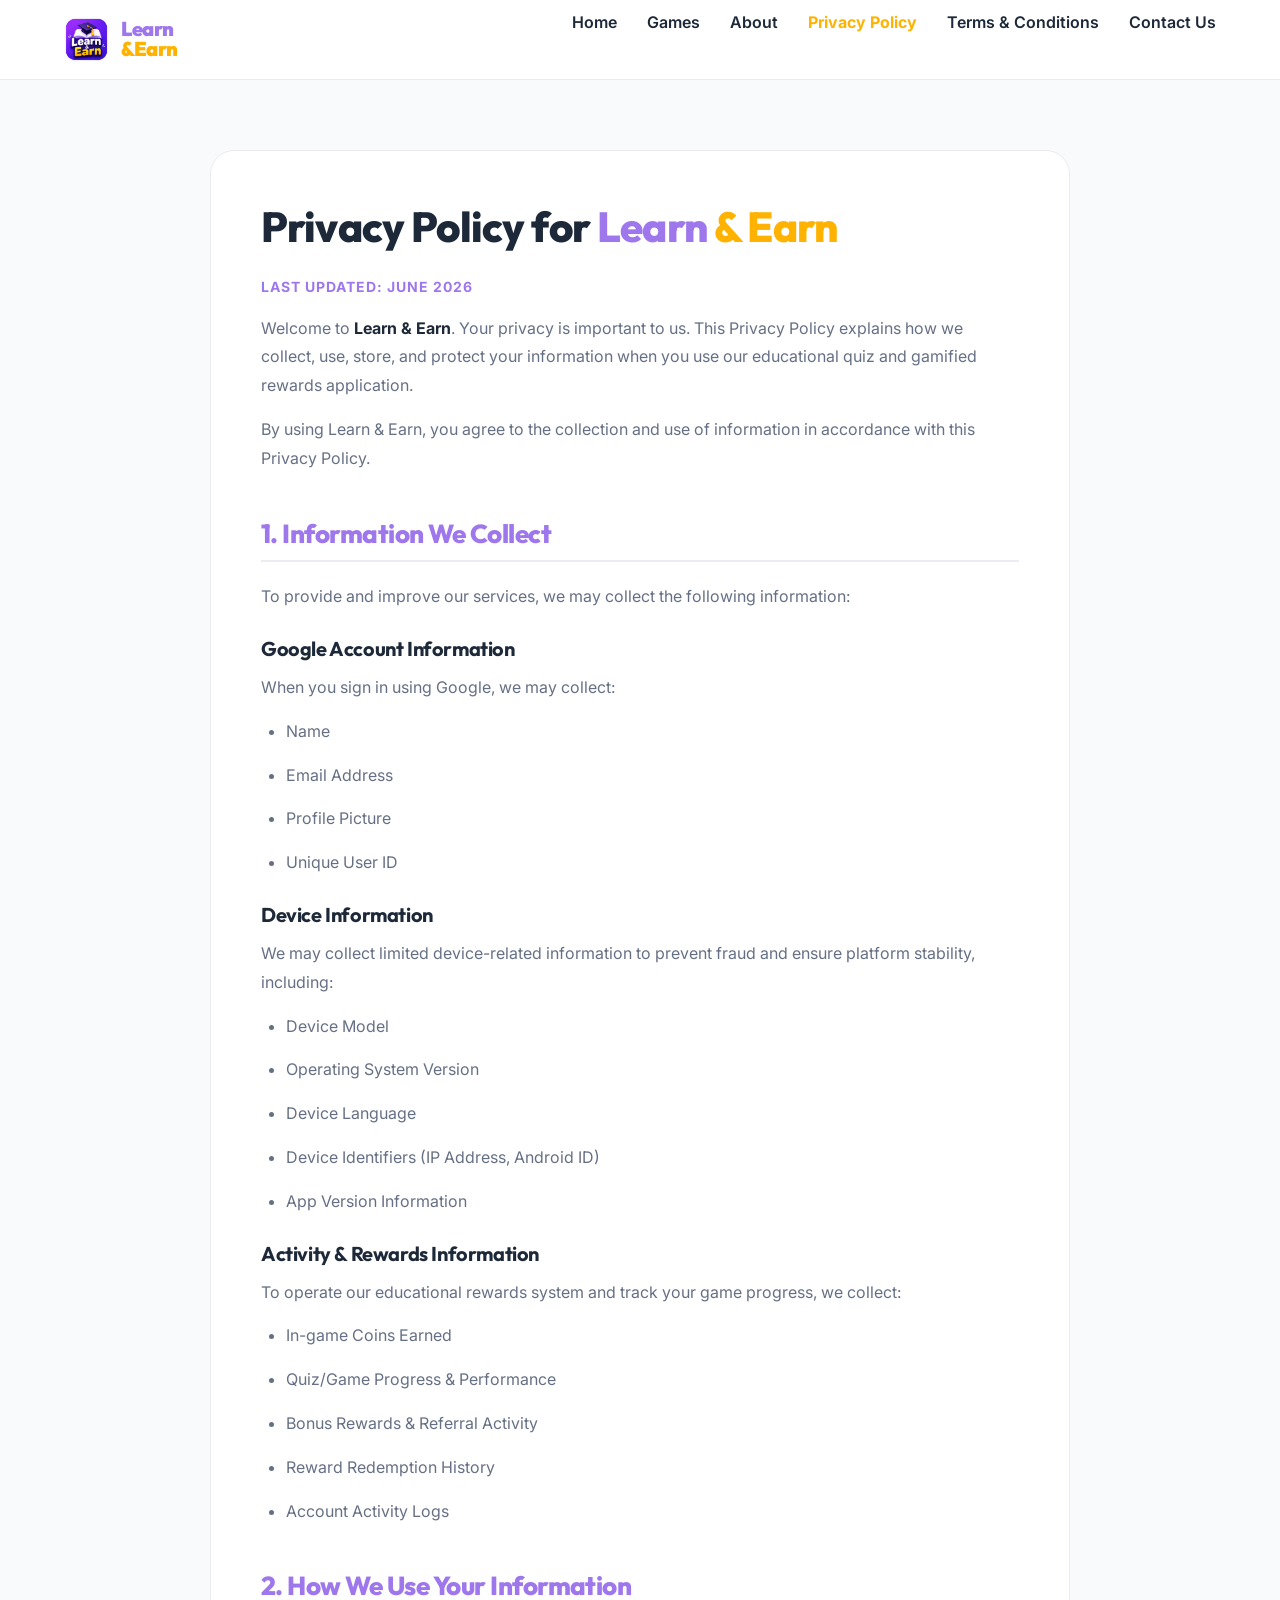
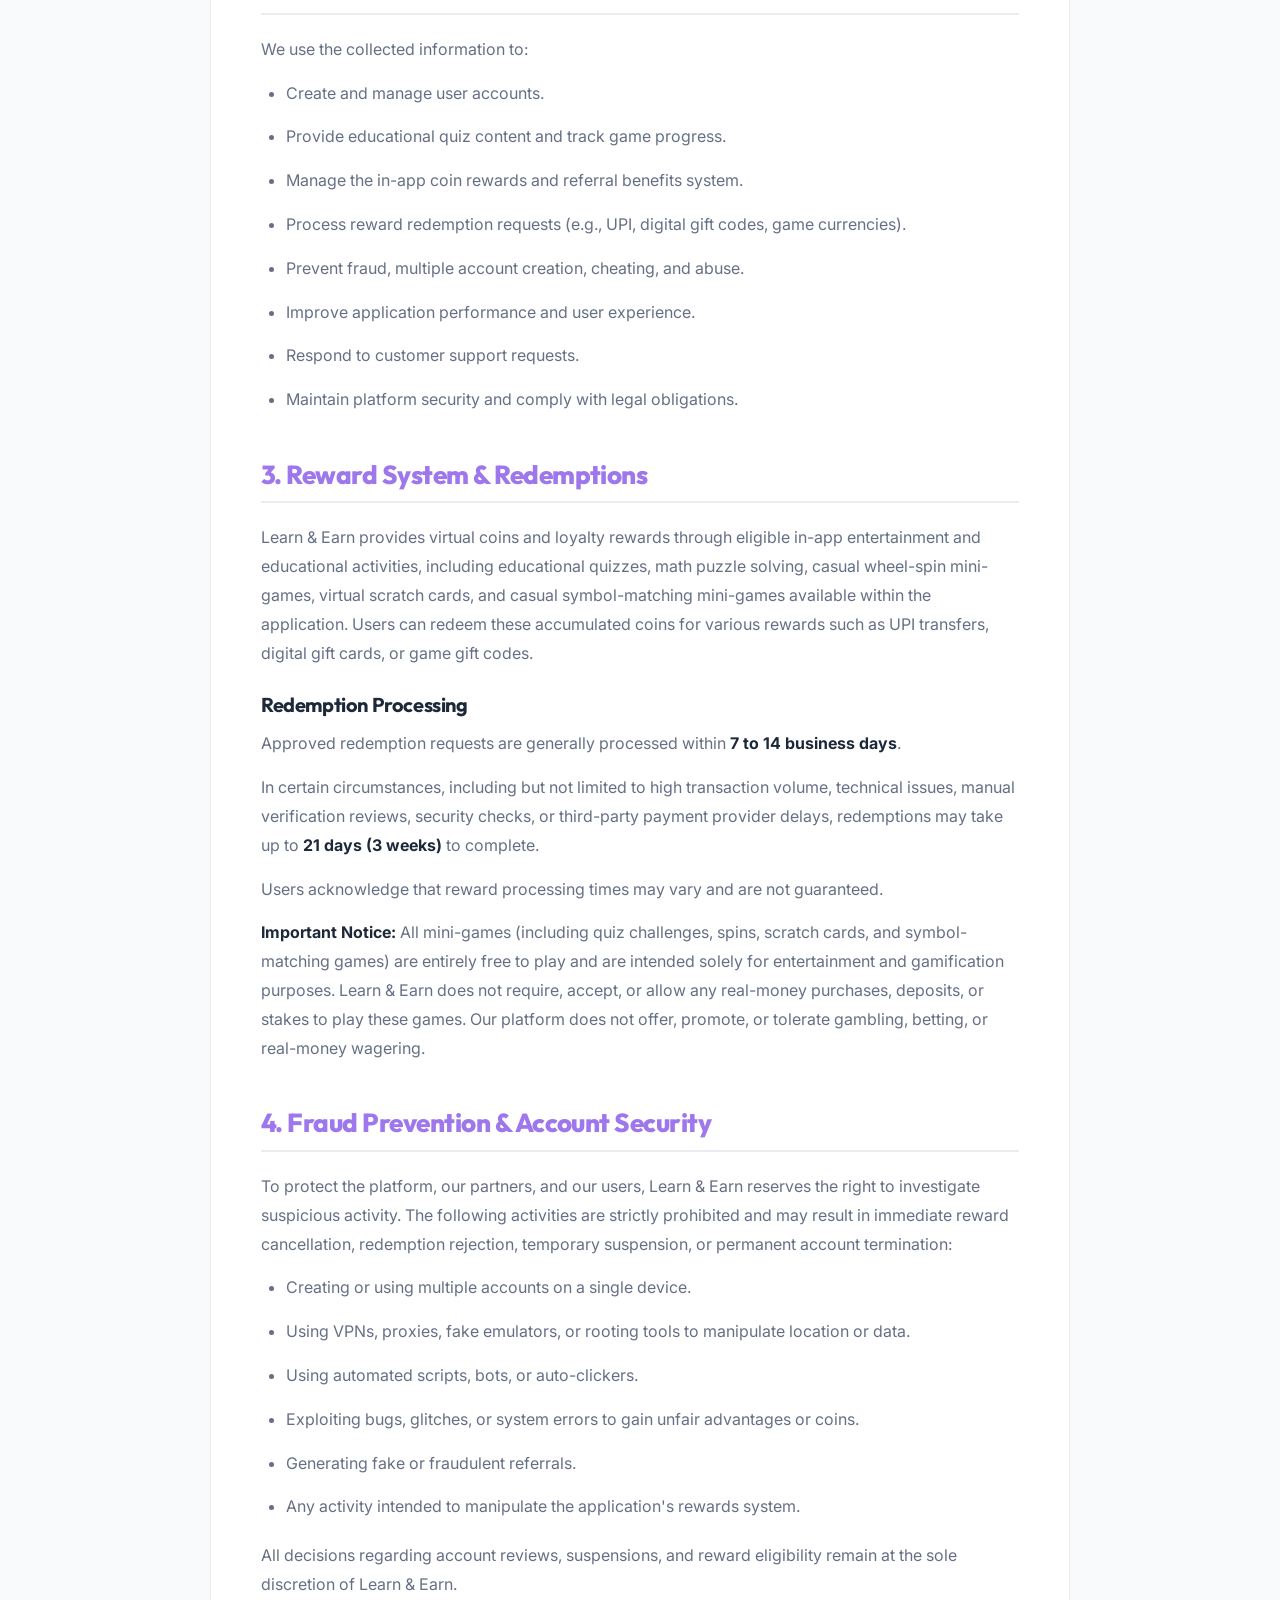
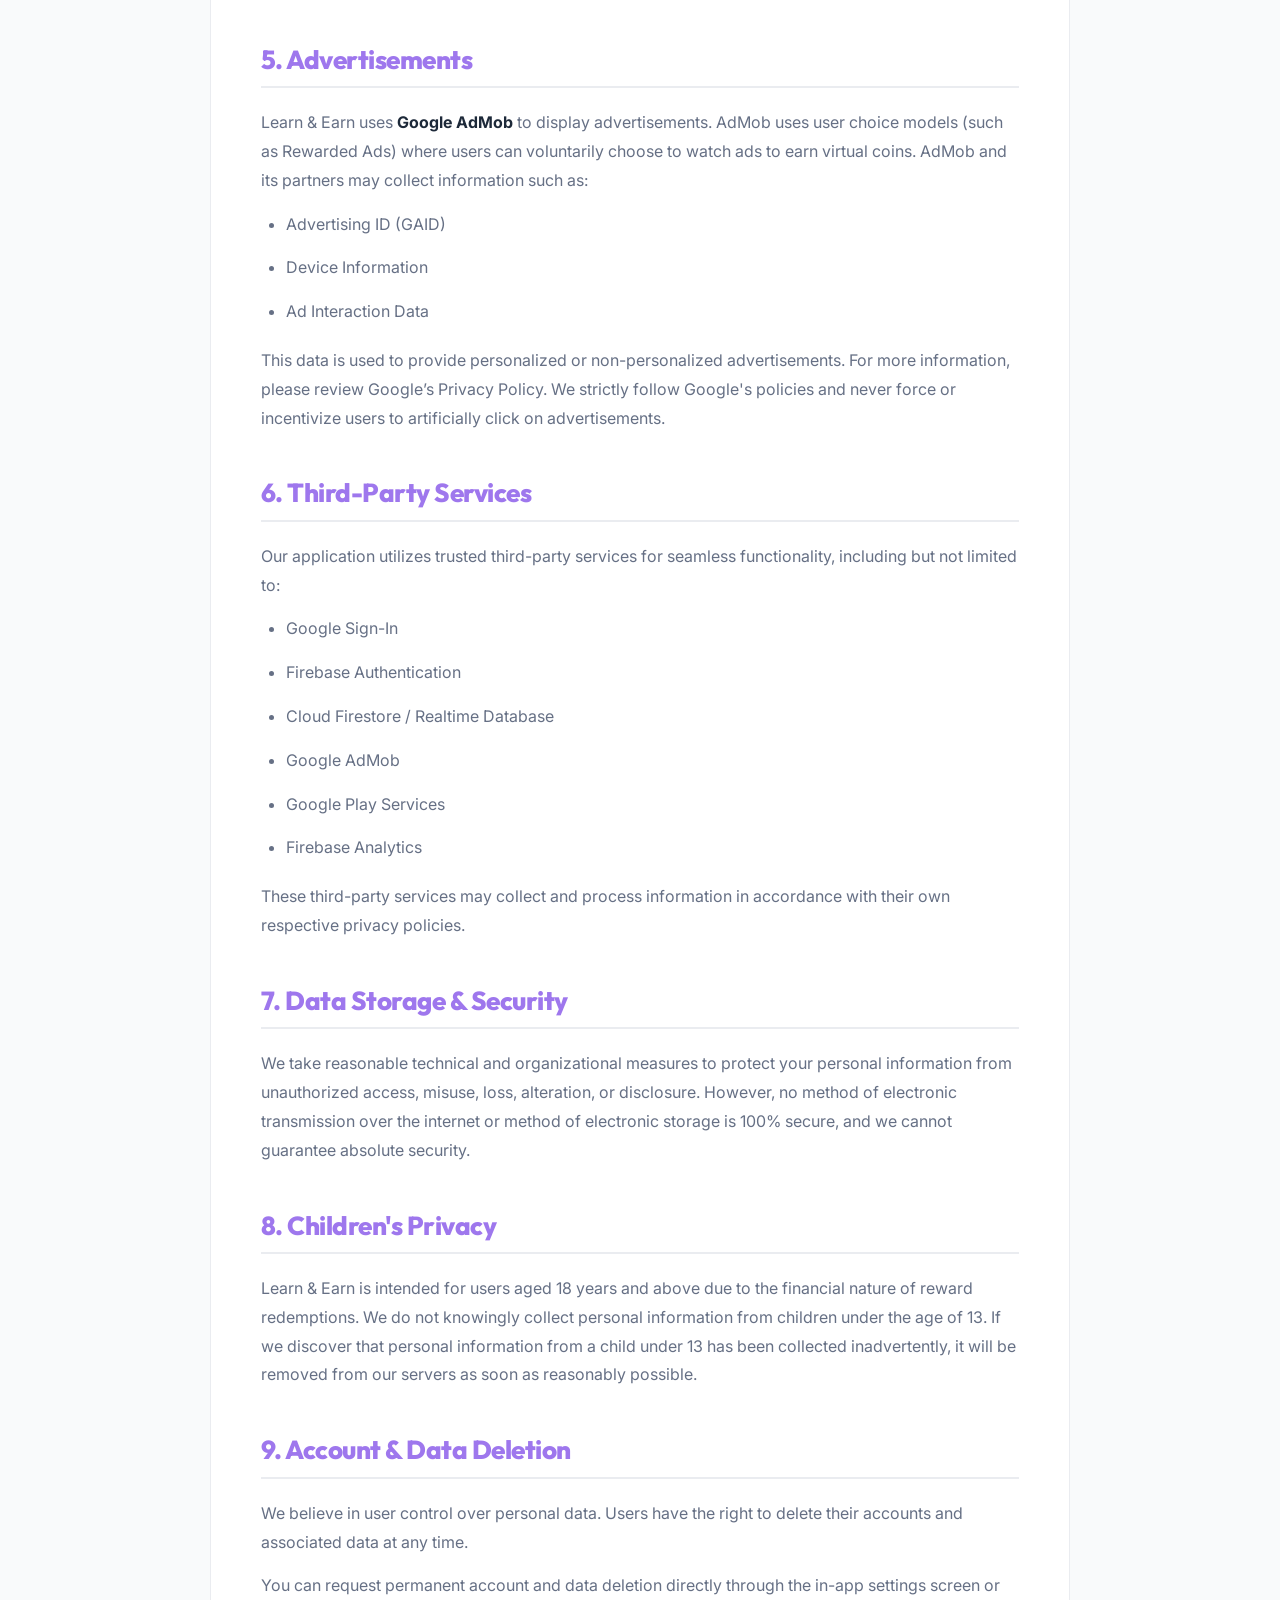
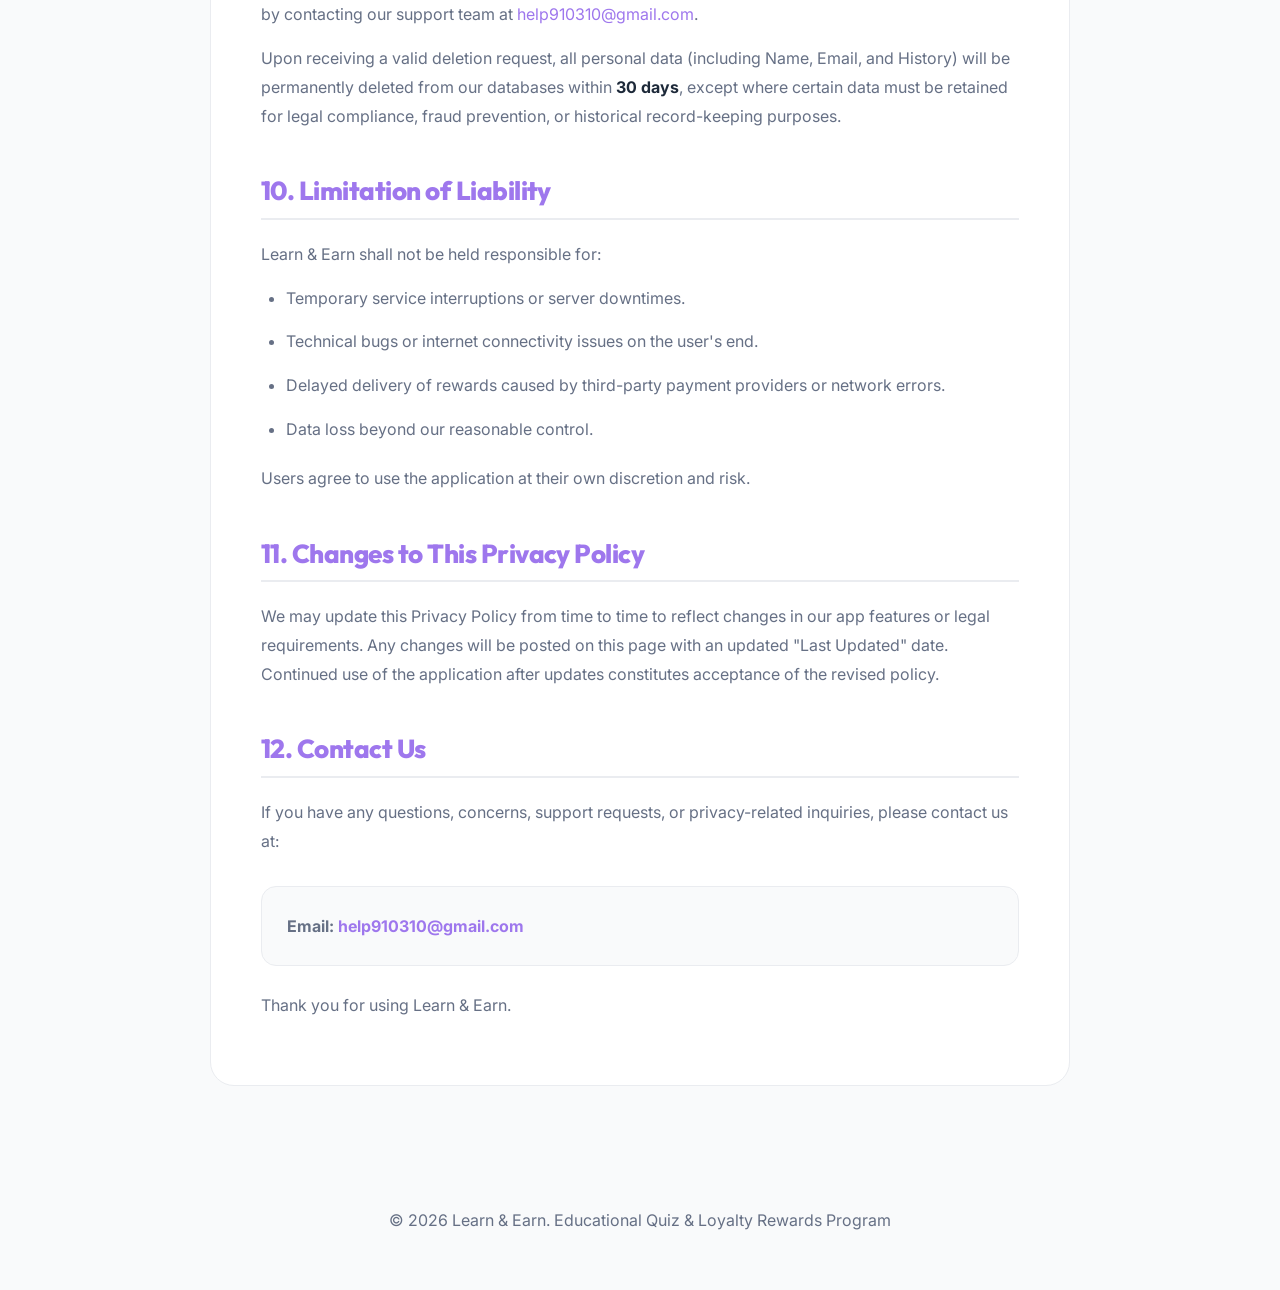
==== privacy.html @ 7f32da3c "Add files via upload" ====
<!DOCTYPE html>
<html lang="en">
<head>
    <meta charset="UTF-8">
    <meta name="viewport" content="width=device-width, initial-scale=1.0">
    <title>Privacy Policy - Learn & Earn</title>
    <link rel="preconnect" href="https://fonts.googleapis.com">
    <link rel="preconnect" href="https://fonts.gstatic.com" crossorigin>
    <link href="https://fonts.googleapis.com/css2?family=Inter:wght@400;600&family=Outfit:wght@700;900&display=swap" rel="stylesheet">
    <link rel="stylesheet" href="style.css">
    <style>
        body { line-height: 1.8; }
        .policy-container { padding: 150px 20px 80px; max-width: 900px; margin: 0 auto; }
        .policy-card { background: var(--bg-card); border: 1px solid var(--card-border); border-radius: 24px; padding: 50px; box-shadow: var(--shadow); }
        h1 { font-size: 42px; margin-bottom: 20px; color: var(--text-main); }
        h2 { color: var(--primary); margin-top: 45px; margin-bottom: 20px; font-size: 26px; border-bottom: 2px solid var(--card-border); padding-bottom: 10px; }
        h3 { margin-top: 25px; margin-bottom: 12px; font-size: 20px; color: var(--text-main); font-weight: 700; }
        p, li { color: var(--text-muted); font-size: 16px; margin-bottom: 15px; }
        ul { margin-left: 25px; margin-bottom: 20px; list-style-type: disc; }
        strong { color: var(--text-main); }
        .contact-box { background: var(--bg-page); padding: 25px; border-radius: 15px; border: 1px solid var(--card-border); margin-top: 30px; }
        .last-updated { color: var(--primary); font-weight: 700; text-transform: uppercase; letter-spacing: 1px; font-size: 14px; margin-bottom: 15px; display: block; }
    </style>
</head>
<body data-theme="light">
    <nav id="navbar">
        <div class="container">
            <div class="logo">
                <img src="assets/logo.png" alt="Learn & Earn Logo" class="nav-logo">
                <span class="logo-text"><span class="purple">Learn</span><span class="amber">&Earn</span></span>
            </div>
            <div class="menu-toggle" id="menu-toggle">
                <span></span>
                <span></span>
                <span></span>
            </div>
            <div class="nav-container">
                <ul class="nav-links">
                    <li><a href="index.html#hero">Home</a></li>
                    <li><a href="index.html#features">Games</a></li>
                    <li><a href="index.html#about">About</a></li>
                    <li><a href="privacy.html" class="active">Privacy Policy</a></li>
                    <li><a href="terms.html">Terms & Conditions</a></li>
                    <li><a href="index.html#contact">Contact Us</a></li>
                </ul>
            </div>
        </div>
    </nav>

    <div class="policy-container">
        <div class="policy-card">
            <h1>Privacy Policy for <span class="purple">Learn</span> <span class="amber">& Earn</span></h1>
            <span class="last-updated">Last Updated: June 2026</span>
            
            <p>Welcome to <strong>Learn & Earn</strong>. Your privacy is important to us. This Privacy Policy explains how we collect, use, store, and protect your information when you use our educational quiz and gamified rewards application.</p>
            <p>By using Learn & Earn, you agree to the collection and use of information in accordance with this Privacy Policy.</p>

            <h2>1. Information We Collect</h2>
            <p>To provide and improve our services, we may collect the following information:</p>
            
            <h3>Google Account Information</h3>
            <p>When you sign in using Google, we may collect:</p>
            <ul>
                <li>Name</li>
                <li>Email Address</li>
                <li>Profile Picture</li>
                <li>Unique User ID</li>
            </ul>

            <h3>Device Information</h3>
            <p>We may collect limited device-related information to prevent fraud and ensure platform stability, including:</p>
            <ul>
                <li>Device Model</li>
                <li>Operating System Version</li>
                <li>Device Language</li>
                <li>Device Identifiers (IP Address, Android ID)</li>
                <li>App Version Information</li>
            </ul>

            <h3>Activity & Rewards Information</h3>
            <p>To operate our educational rewards system and track your game progress, we collect:</p>
            <ul>
                <li>In-game Coins Earned</li>
                <li>Quiz/Game Progress & Performance</li>
                <li>Bonus Rewards & Referral Activity</li>
                <li>Reward Redemption History</li>
                <li>Account Activity Logs</li>
            </ul>

            <h2>2. How We Use Your Information</h2>
            <p>We use the collected information to:</p>
            <ul>
                <li>Create and manage user accounts.</li>
                <li>Provide educational quiz content and track game progress.</li>
                <li>Manage the in-app coin rewards and referral benefits system.</li>
                <li>Process reward redemption requests (e.g., UPI, digital gift codes, game currencies).</li>
                <li>Prevent fraud, multiple account creation, cheating, and abuse.</li>
                <li>Improve application performance and user experience.</li>
                <li>Respond to customer support requests.</li>
                <li>Maintain platform security and comply with legal obligations.</li>
            </ul>

            <h2>3. Reward System & Redemptions</h2>
            <p>Learn & Earn provides virtual coins and loyalty rewards through eligible in-app entertainment and educational activities, including educational quizzes, math puzzle solving, casual wheel-spin mini-games, virtual scratch cards, and casual symbol-matching mini-games available within the application. Users can redeem these accumulated coins for various rewards such as UPI transfers, digital gift cards, or game gift codes.</p>
            
            <h3>Redemption Processing</h3>
            <p>Approved redemption requests are generally processed within <strong>7 to 14 business days</strong>.</p>
            <p>In certain circumstances, including but not limited to high transaction volume, technical issues, manual verification reviews, security checks, or third-party payment provider delays, redemptions may take up to <strong>21 days (3 weeks)</strong> to complete.</p>
            <p>Users acknowledge that reward processing times may vary and are not guaranteed.</p>
            <p><strong>Important Notice:</strong> All mini-games (including quiz challenges, spins, scratch cards, and symbol-matching games) are entirely free to play and are intended solely for entertainment and gamification purposes. Learn & Earn does not require, accept, or allow any real-money purchases, deposits, or stakes to play these games. Our platform does not offer, promote, or tolerate gambling, betting, or real-money wagering.</p>

            <h2>4. Fraud Prevention & Account Security</h2>
            <p>To protect the platform, our partners, and our users, Learn & Earn reserves the right to investigate suspicious activity. The following activities are strictly prohibited and may result in immediate reward cancellation, redemption rejection, temporary suspension, or permanent account termination:</p>
            <ul>
                <li>Creating or using multiple accounts on a single device.</li>
                <li>Using VPNs, proxies, fake emulators, or rooting tools to manipulate location or data.</li>
                <li>Using automated scripts, bots, or auto-clickers.</li>
                <li>Exploiting bugs, glitches, or system errors to gain unfair advantages or coins.</li>
                <li>Generating fake or fraudulent referrals.</li>
                <li>Any activity intended to manipulate the application's rewards system.</li>
            </ul>
            <p>All decisions regarding account reviews, suspensions, and reward eligibility remain at the sole discretion of Learn & Earn.</p>

            <h2>5. Advertisements</h2>
            <p>Learn & Earn uses <strong>Google AdMob</strong> to display advertisements. AdMob uses user choice models (such as Rewarded Ads) where users can voluntarily choose to watch ads to earn virtual coins. AdMob and its partners may collect information such as:</p>
            <ul>
                <li>Advertising ID (GAID)</li>
                <li>Device Information</li>
                <li>Ad Interaction Data</li>
            </ul>
            <p>This data is used to provide personalized or non-personalized advertisements. For more information, please review Google’s Privacy Policy. We strictly follow Google's policies and never force or incentivize users to artificially click on advertisements.</p>

            <h2>6. Third-Party Services</h2>
            <p>Our application utilizes trusted third-party services for seamless functionality, including but not limited to:</p>
            <ul>
                <li>Google Sign-In</li>
                <li>Firebase Authentication</li>
                <li>Cloud Firestore / Realtime Database</li>
                <li>Google AdMob</li>
                <li>Google Play Services</li>
                <li>Firebase Analytics</li>
            </ul>
            <p>These third-party services may collect and process information in accordance with their own respective privacy policies.</p>

            <h2>7. Data Storage & Security</h2>
            <p>We take reasonable technical and organizational measures to protect your personal information from unauthorized access, misuse, loss, alteration, or disclosure. However, no method of electronic transmission over the internet or method of electronic storage is 100% secure, and we cannot guarantee absolute security.</p>

            <h2>8. Children's Privacy</h2>
            <p>Learn & Earn is intended for users aged 18 years and above due to the financial nature of reward redemptions. We do not knowingly collect personal information from children under the age of 13. If we discover that personal information from a child under 13 has been collected inadvertently, it will be removed from our servers as soon as reasonably possible.</p>

            <h2>9. Account & Data Deletion</h2>
            <p>We believe in user control over personal data. Users have the right to delete their accounts and associated data at any time.</p>
            <p>You can request permanent account and data deletion directly through the in-app settings screen or by contacting our support team at <a href="mailto:help910310@gmail.com" style="color: var(--primary); text-decoration: none;">help910310@gmail.com</a>.</p>
            <p>Upon receiving a valid deletion request, all personal data (including Name, Email, and History) will be permanently deleted from our databases within <strong>30 days</strong>, except where certain data must be retained for legal compliance, fraud prevention, or historical record-keeping purposes.</p>

            <h2>10. Limitation of Liability</h2>
            <p>Learn & Earn shall not be held responsible for:</p>
            <ul>
                <li>Temporary service interruptions or server downtimes.</li>
                <li>Technical bugs or internet connectivity issues on the user's end.</li>
                <li>Delayed delivery of rewards caused by third-party payment providers or network errors.</li>
                <li>Data loss beyond our reasonable control.</li>
            </ul>
            <p>Users agree to use the application at their own discretion and risk.</p>

            <h2>11. Changes to This Privacy Policy</h2>
            <p>We may update this Privacy Policy from time to time to reflect changes in our app features or legal requirements. Any changes will be posted on this page with an updated "Last Updated" date. Continued use of the application after updates constitutes acceptance of the revised policy.</p>

            <h2>12. Contact Us</h2>
            <p>If you have any questions, concerns, support requests, or privacy-related inquiries, please contact us at:</p>
            <div class="contact-box">
                <p style="margin-bottom: 0; font-weight: 700;">Email: <a href="mailto:help910310@gmail.com" style="color: var(--primary); text-decoration: none;">help910310@gmail.com</a></p>
            </div>
            <p style="margin-top: 25px;">Thank you for using Learn & Earn.</p>
        </div>
    </div>

    <footer style="background: var(--dark); padding: 40px 0; color: white; text-align: center;">
        <p>&copy; 2026 Learn & Earn. Educational Quiz & Loyalty Rewards Program</p>
    </footer>
</body>
</html>
---- style.css ----
/* Modern CSS Design System */
:root {
    --primary: #9E77ED;
    --primary-dark: #7F56D9;
    --accent: #FFB300;
    --success: #22C55E;
    --info: #3B82F6;
    --danger: #F04438;
    
    /* Light Theme (Default) */
    --bg-page: #F9FAFB;
    --bg-card: #FFFFFF;
    --bg-navbar: rgba(255, 255, 255, 0.95);
    --text-main: #1D2939;
    --text-muted: #667085;
    --card-border: #EAECF0;
    
    --gradient-purple: linear-gradient(135deg, #9E77ED, #7F56D9);
    --transition: all 0.3s cubic-bezier(0.4, 0, 0.2, 1);
}

[data-theme="dark"] {
    --bg-page: #0F172A;
    --bg-card: #1E293B;
    --bg-navbar: rgba(15, 23, 42, 0.95);
    --text-main: #F8FAFC;
    --text-muted: #94A3B8;
    --card-border: #334155;
}

* { margin: 0; padding: 0; box-sizing: border-box; }
html { scroll-behavior: smooth; }
body { 
    font-family: 'Inter', sans-serif; 
    background-color: var(--bg-page); 
    color: var(--text-main); 
    line-height: 1.7; 
    overflow-x: hidden; 
    -webkit-font-smoothing: antialiased;
    -moz-osx-font-smoothing: grayscale;
}
h1, h2, h3, h4, .logo-text { 
    font-family: 'Outfit', sans-serif; 
    font-weight: 800;
    letter-spacing: -0.02em;
    line-height: 1.25;
}
.container { max-width: 1200px; margin: 0 auto; padding: 0 24px; }

.gradient-text {
    background: var(--gradient-purple);
    -webkit-background-clip: text;
    background-clip: text;
    -webkit-text-fill-color: transparent;
}

/* Navbar */
#navbar {
    height: 80px;
    display: flex;
    align-items: center;
    position: fixed;
    top: 0;
    width: 100%;
    z-index: 1000;
    background: var(--bg-navbar);
    backdrop-filter: blur(10px);
    border-bottom: 1px solid var(--card-border);
}

#navbar .container { display: flex; justify-content: space-between; align-items: center; width: 100%; }
.logo { display: flex; align-items: center; gap: 12px; }
.nav-logo { height: 45px; width: auto; border-radius: 10px; }
.logo-text { font-size: 20px; font-weight: 900; line-height: 1; display: flex; flex-direction: column; color: var(--text-main); }
.logo-text .purple { color: var(--primary); }
.logo-text .amber { color: var(--accent); }

.purple { color: var(--primary) !important; }
.amber { color: var(--accent) !important; }
.nav-links { display: flex; list-style: none; align-items: center; gap: 30px; }
.nav-links a { text-decoration: none; color: var(--text-main); font-weight: 600; transition: var(--transition); }
.nav-links a:hover { color: var(--primary); }
.nav-links a.active { color: var(--accent) !important; font-weight: 700; }
.btn-primary { background: var(--primary); padding: 12px 24px !important; border-radius: 12px; color: white !important; }

/* Hero Section */
#hero {
    padding-top: 150px;
    padding-bottom: 80px;
    background: radial-gradient(circle at top right, rgba(158, 119, 237, 0.1), transparent);
    overflow: hidden;
}

.hero-content { display: grid; grid-template-columns: 1.2fr 0.8fr; align-items: center; gap: 50px; }
.hero-text h1 { font-size: 64px; font-weight: 900; line-height: 1.1; margin-bottom: 25px; color: var(--dark); }
.hero-text p { font-size: 18px; color: var(--text-muted); max-width: 550px; margin-bottom: 40px; }

.btn-main {
    text-decoration: none;
    background: var(--primary);
    color: white;
    padding: 18px 32px;
    border-radius: 20px;
    font-weight: 800;
    display: inline-flex;
    align-items: center;
    gap: 12px;
    box-shadow: 0 10px 20px rgba(158, 119, 237, 0.25);
    transition: var(--transition);
}

.btn-main:hover { transform: translateY(-5px); box-shadow: 0 15px 30px rgba(158, 119, 237, 0.35); }

/* App UI Cards Style */
#features { padding: 100px 0; }
.section-title { font-size: 42px; font-weight: 900; text-align: center; margin-bottom: 60px; color: var(--dark); }
.features-grid { display: grid; grid-template-columns: repeat(auto-fit, minmax(300px, 1fr)); gap: 30px; }

.app-card {
    background: var(--bg-card);
    padding: 30px;
    border-radius: 25px;
    border: 2px solid var(--card-border);
    display: flex;
    align-items: center;
    gap: 20px;
    transition: var(--transition);
}

.app-card:hover { border-color: var(--primary); transform: scale(1.02); }

.app-card-icon {
    width: 70px;
    height: 70px;
    border-radius: 20px;
    display: flex;
    align-items: center;
    justify-content: center;
    font-size: 30px;
}

.icon-gk { background: #E8F5E9; color: var(--success); }
.icon-science { background: #FFF8E1; color: var(--accent); }
.icon-math { background: #EEF2FF; color: var(--primary); }
.icon-slot { background: #FFF7ED; color: #F97316; }
.icon-ttt { background: #F0FDF4; color: #16A34A; }
.icon-play { background: #F5F3FF; color: #8B5CF6; }
.icon-scratch { background: #FFF1F2; color: #E11D48; }
.icon-captcha { background: #F0F9FF; color: #0284C7; }
/* Icon Animations */
@keyframes icon-rotate { from { transform: rotate(0deg); } to { transform: rotate(360deg); } }
@keyframes icon-pulse { 0% { transform: scale(1); } 50% { transform: scale(1.1); } 100% { transform: scale(1); } }
@keyframes icon-bounce { 0%, 100% { transform: translateY(0); } 50% { transform: translateY(-5px); } }
@keyframes icon-shake { 0%, 100% { transform: rotate(0); } 25% { transform: rotate(-10deg); } 75% { transform: rotate(10deg); } }

.icon-play i { animation: icon-rotate 4s linear infinite; }
.icon-math i, .icon-gk i, .icon-science i { animation: icon-bounce 2s ease-in-out infinite; }
.icon-slot i { animation: icon-pulse 1.5s ease-in-out infinite; }
.icon-scratch i { animation: icon-shake 2s ease-in-out infinite; }
.icon-more i { animation: icon-pulse 1s ease-in-out infinite; }

/* Individual Card Colors */
.card-gk { background: #F0FAF0 !important; border-color: #C2E7C2 !important; }
.card-math { background: #F5F7FF !important; border-color: #D1D9FF !important; }
.card-slot { background: #FFF9F2 !important; border-color: #FFE5CC !important; }
.card-ttt { background: #F2FDF5 !important; border-color: #D1F8DD !important; }
.card-spin { background: #F8F6FF !important; border-color: #E2DBFF !important; }
.card-scratch { background: #FFF4F5 !important; border-color: #FFD1D5 !important; }
.card-more { background: #F1F5F9 !important; border-style: dashed !important; border-color: #CBD5E1 !important; }

/* Dark mode overrides for cards */
[data-theme="dark"] .app-card { background: var(--bg-card) !important; border-color: var(--card-border) !important; }

.app-card-info h3 { font-size: 20px; font-weight: 800; margin-bottom: 5px; }
.app-card-info p { color: var(--text-muted); font-size: 14px; }
.reward-tag { margin-top: 10px; display: inline-flex; align-items: center; font-weight: 700; color: var(--accent); font-size: 13px; }

/* How It Works - Numbered Steps */
#how-it-works { padding: 100px 0; background-color: var(--bg-page); }
.steps-container { max-width: 800px; margin: 0 auto; }
.step-item { display: flex; gap: 30px; margin-bottom: 50px; align-items: flex-start; }
.step-circle {
    min-width: 50px;
    height: 50px;
    background: var(--primary);
    color: white;
    border-radius: 50%;
    display: flex;
    align-items: center;
    justify-content: center;
    font-weight: 800;
    font-size: 20px;
}
.step-content h4 { font-size: 22px; font-weight: 800; margin-bottom: 10px; }
.step-content p { color: var(--text-muted); }

/* Footer */
footer { padding: 80px 0 40px; background: var(--dark); color: white; }
.footer-top { display: flex; justify-content: space-between; padding-bottom: 40px; border-bottom: 1px solid rgba(255,255,255,0.1); }
.logo-text.white { color: white; }
.socials a { color: rgba(255,255,255,0.6); font-size: 20px; transition: var(--transition); }
.socials a:hover { color: var(--primary); }

/* Animations */
.reveal-hidden { opacity: 0; transform: translateY(30px); transition: all 0.8s ease-out; }
.reveal-visible { opacity: 1; transform: translateY(0); }

@media (max-width: 1024px) {
    .hero-content { grid-template-columns: 1fr; text-align: center; }
    .hero-text h1 { font-size: 48px; }
    .btn-main { width: 100%; justify-content: center; }
}

/* Viewport Simulator Styles */
#main-viewport {
    transition: var(--transition);
    margin: 0 auto;
    width: 100%;
}

/* Background when in simulator mode */
body.view-mobile, body.view-tablet {
    background-color: var(--dark);
    padding: 40px 0;
    height: 100vh;
    overflow: hidden;
}

/* Mobile Frame */
.view-mobile #main-viewport {
    max-width: 375px;
    height: 750px;
    background: var(--bg-page);
    border: 12px solid #000;
    border-radius: 45px;
    position: relative;
    box-shadow: 0 50px 100px rgba(0,0,0,0.8);
    overflow-y: auto;
    overflow-x: hidden;
}

/* Mobile Notch */
.view-mobile #main-viewport::before {
    content: '';
    position: absolute;
    top: 0;
    left: 50%;
    transform: translateX(-50%);
    width: 120px;
    height: 25px;
    background: #000;
    border-bottom-left-radius: 15px;
    border-bottom-right-radius: 15px;
    z-index: 2000;
}

/* Tablet Frame */
.view-tablet #main-viewport {
    max-width: 768px;
    height: 900px;
    background: var(--bg-page);
    border: 15px solid #000;
    border-radius: 30px;
    position: relative;
    box-shadow: 0 50px 100px rgba(0,0,0,0.8);
    overflow-y: auto;
    overflow-x: hidden;
}

/* Navbar inside simulator fix */
.view-mobile #navbar, .view-tablet #navbar {
    position: sticky;
    top: 0;
    width: 100%;
}

.view-mobile #navbar .btn-primary, .view-tablet #navbar .btn-primary {
    display: none; /* Hide download button in small simulator for space */
}

/* Scrollbar styling for simulator */
#main-viewport::-webkit-scrollbar { width: 4px; }
#main-viewport::-webkit-scrollbar-thumb { background: var(--primary); border-radius: 10px; }

/* Simulator Controls Styling in Navbar */
.nav-right {
    display: flex;
    align-items: center;
    gap: 15px;
}

.nav-btn {
    background: transparent;
    border: none;
    color: var(--text-main);
    font-size: 18px;
    cursor: pointer;
    width: 38px;
    height: 38px;
    border-radius: 50%;
    display: flex;
    align-items: center;
    justify-content: center;
    transition: var(--transition);
}

.nav-btn:hover {
    background: rgba(158, 119, 237, 0.1);
    color: var(--primary);
}

.view-mobile .nav-btn, .view-tablet .nav-btn {
    font-size: 16px;
    width: 32px;
    height: 32px;
}

.desktop-only {
    display: inline-block;
}

.view-mobile .desktop-only, .view-tablet .desktop-only {
    display: none;
}

/* Font scaling for Simulator Views */
.view-mobile #hero { padding-top: 80px !important; padding-bottom: 40px !important; }
.view-mobile .hero-content { display: flex; flex-direction: column; gap: 20px; text-align: center; }
.view-mobile .hero-text h1 { font-size: 28px !important; margin-bottom: 15px; }
.view-mobile .hero-text p { font-size: 13px !important; margin: 0 auto 20px; max-width: 100%; }
.view-mobile .hero-image img { max-width: 150px !important; }
.view-mobile .cta-group { justify-content: center; }
.view-mobile .btn-main { padding: 14px 24px; font-size: 14px; }

.view-mobile .section-title { font-size: 24px !important; margin-bottom: 30px; }
.view-mobile .app-card h3 { font-size: 16px !important; }
.view-mobile .features-grid { gap: 15px; }

.view-tablet .hero-content { gap: 30px; }
.view-tablet .hero-text h1 { font-size: 38px !important; }
.view-tablet .section-title { font-size: 30px !important; }

/* Mobile Top Bar UI compacting */
.view-mobile #navbar, .view-tablet #navbar {
    height: 60px !important;
}

.mobile-only { display: none; }
.view-mobile .mobile-only, .view-tablet .mobile-only { display: flex; }

.view-mobile .nav-links, .view-tablet .nav-links {
    display: flex;
    position: absolute;
    top: 60px;
    left: 0;
    width: 100%;
    flex-direction: column;
    background: var(--bg-navbar);
    backdrop-filter: blur(20px);
    padding: 20px;
    gap: 15px;
    border-bottom: 1px solid var(--card-border);
    transform: translateY(-150%);
    transition: var(--transition);
    z-index: 1000;
}

.view-mobile .nav-links.active, .view-tablet .nav-links.active {
    transform: translateY(0);
}

.view-mobile .nav-links li, .view-tablet .nav-links li {
    display: block;
    width: 100%;
    padding: 10px 0;
    border-bottom: 1px solid rgba(0,0,0,0.05);
}

.view-mobile .nav-logo, .view-tablet .nav-logo {
    height: 35px;
}

/* Bottom Nav Styling */
.mobile-bottom-nav {
    display: none; /* Hide on regular desktop */
    position: sticky;
    bottom: 0;
    width: 100%;
    height: 65px;
    background: var(--bg-navbar);
    backdrop-filter: blur(10px);
    border-top: 1px solid var(--card-border);
    justify-content: space-around;
    align-items: center;
    z-index: 2000;
}

.view-mobile .mobile-bottom-nav, .view-tablet .mobile-bottom-nav {
    display: flex;
}

.bottom-nav-item {
    display: flex;
    flex-direction: column;
    align-items: center;
    gap: 4px;
    font-size: 11px;
    font-weight: 700;
    color: var(--text-muted);
}

.bottom-nav-item.active {
    color: var(--primary);
}

.bottom-nav-item i {
    font-size: 18px;
}
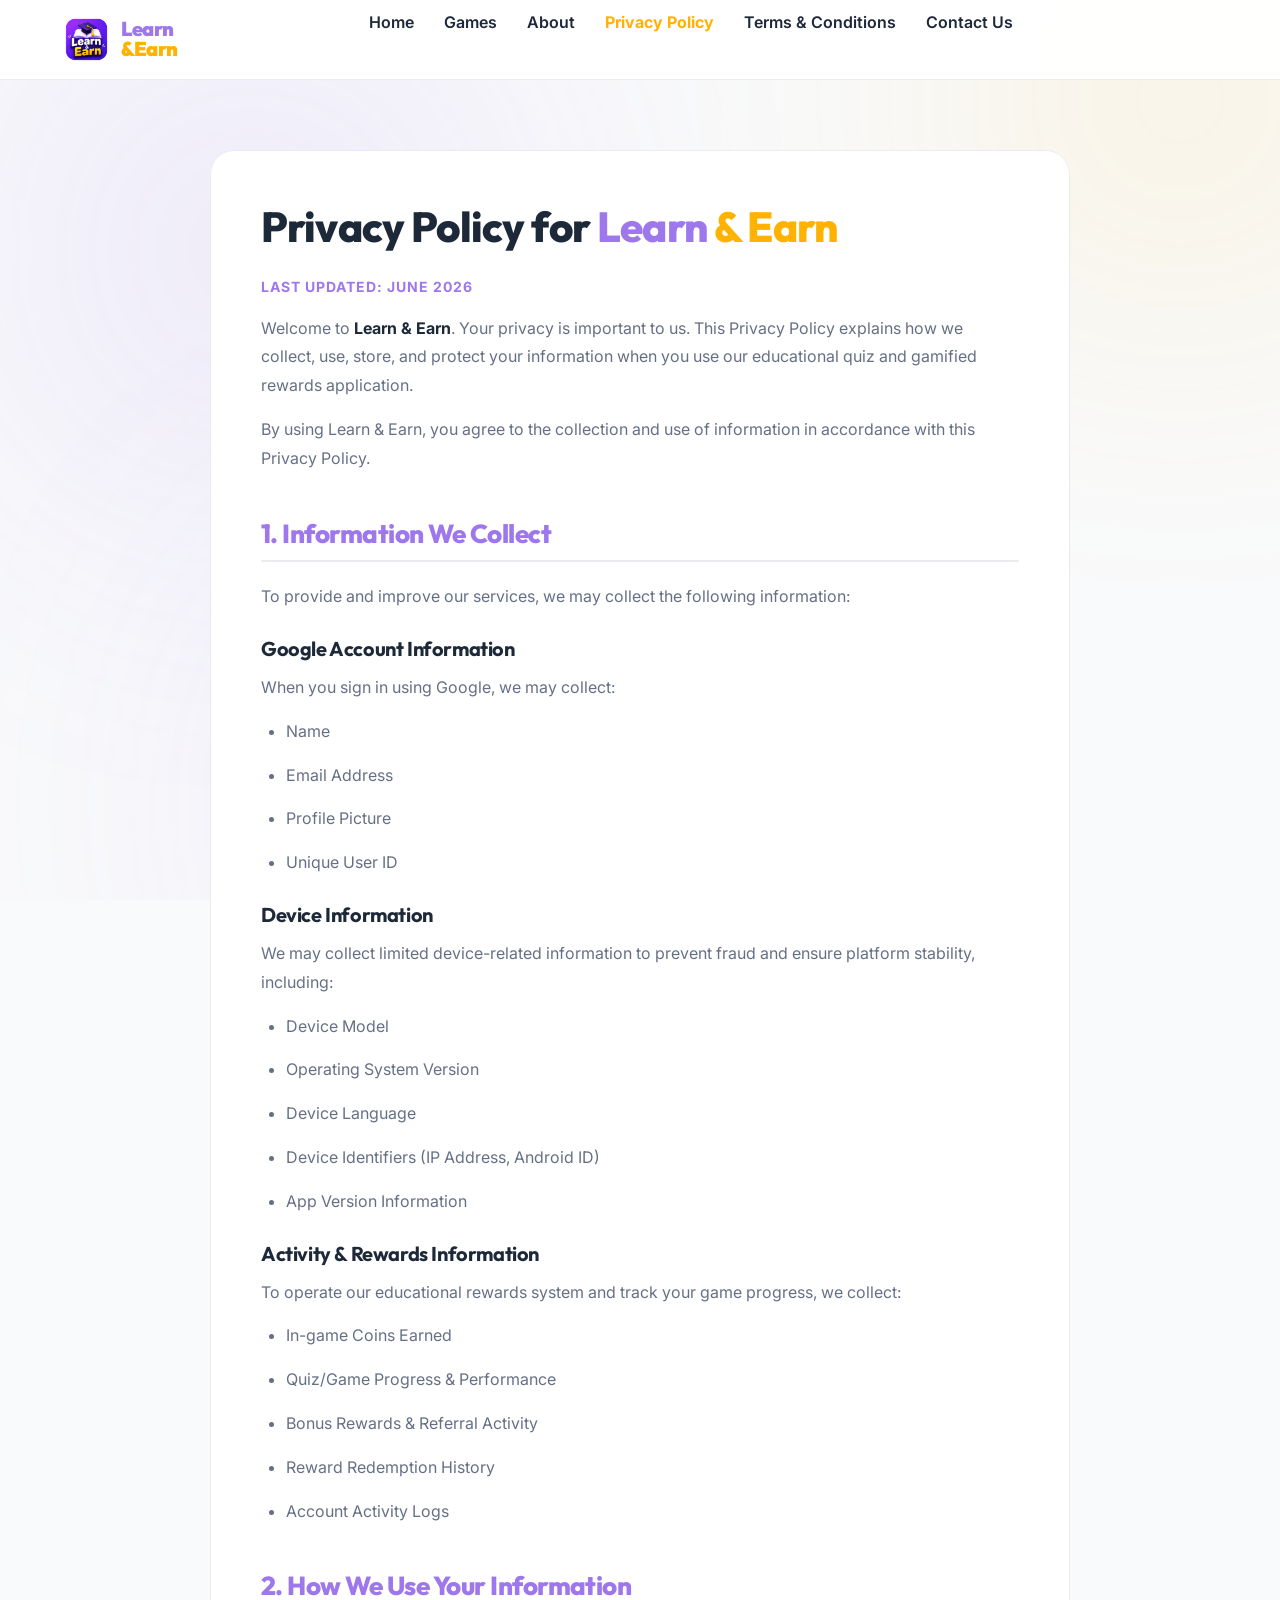
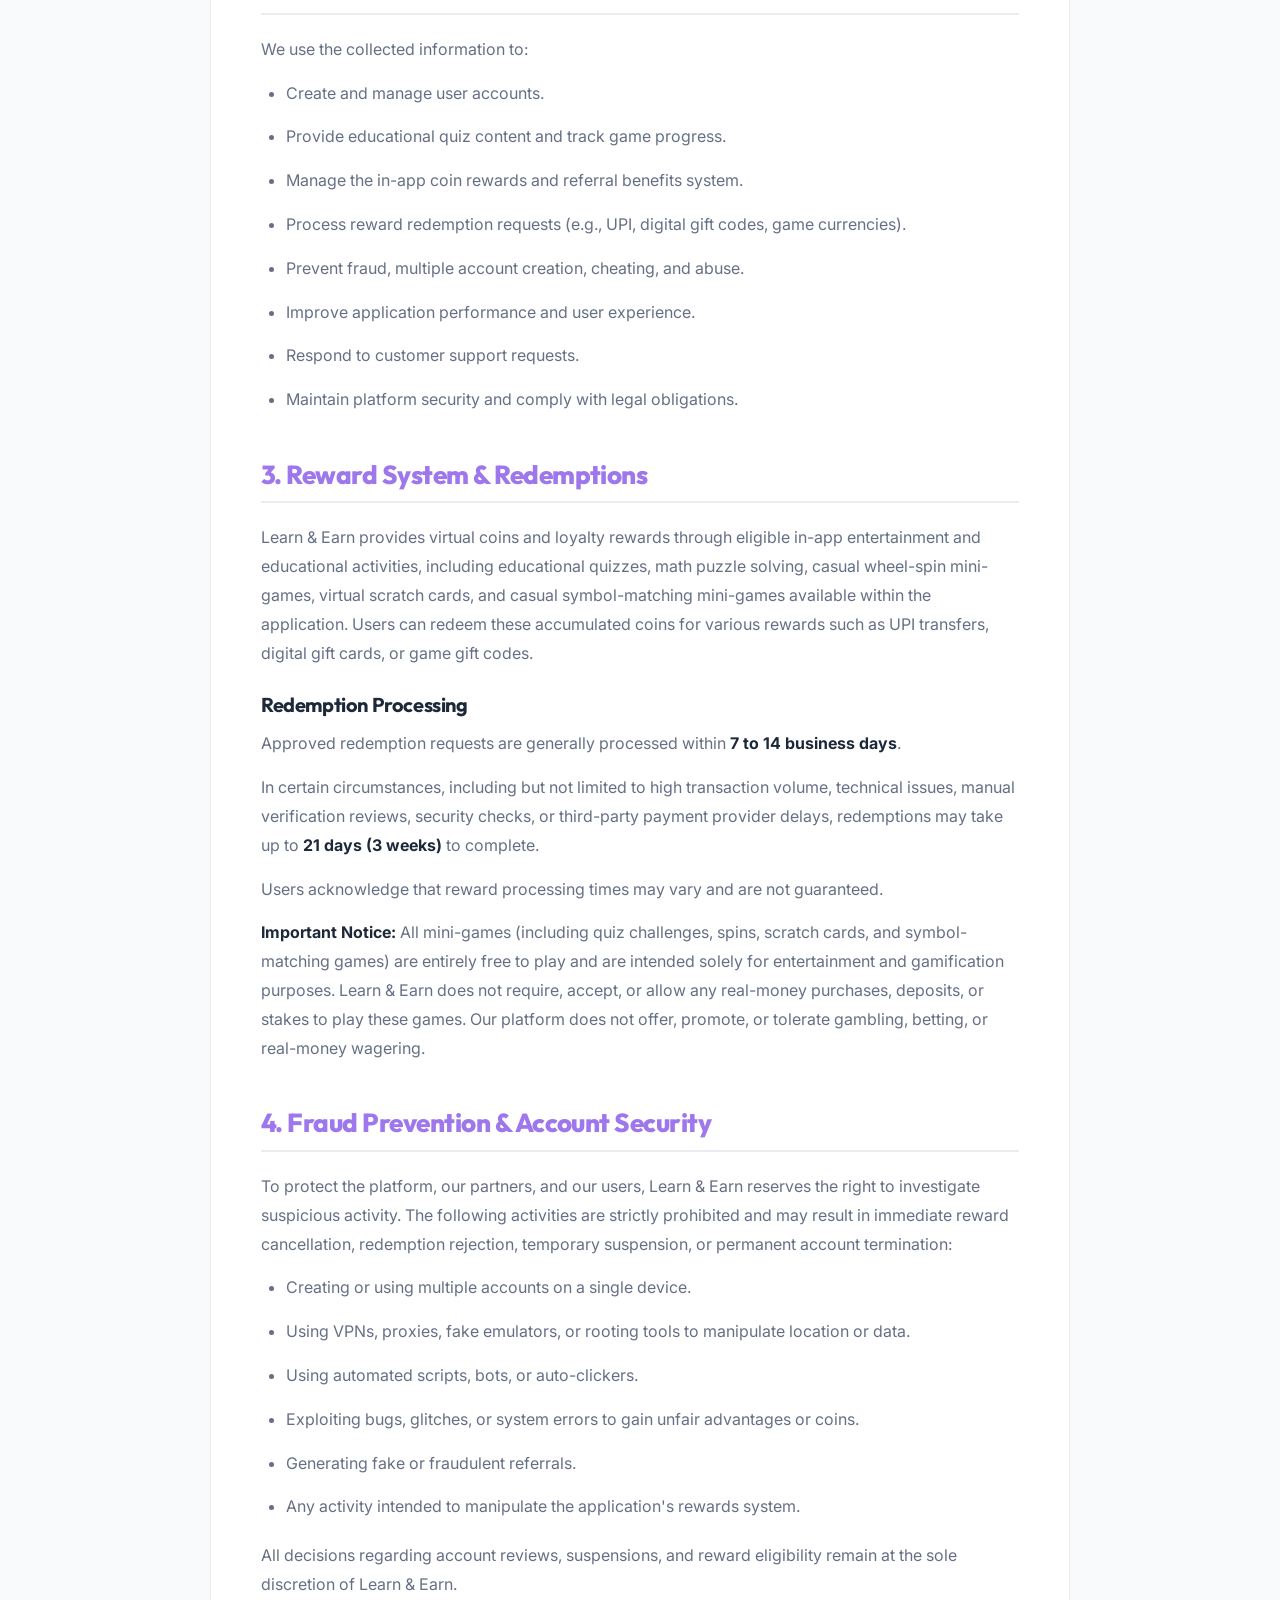
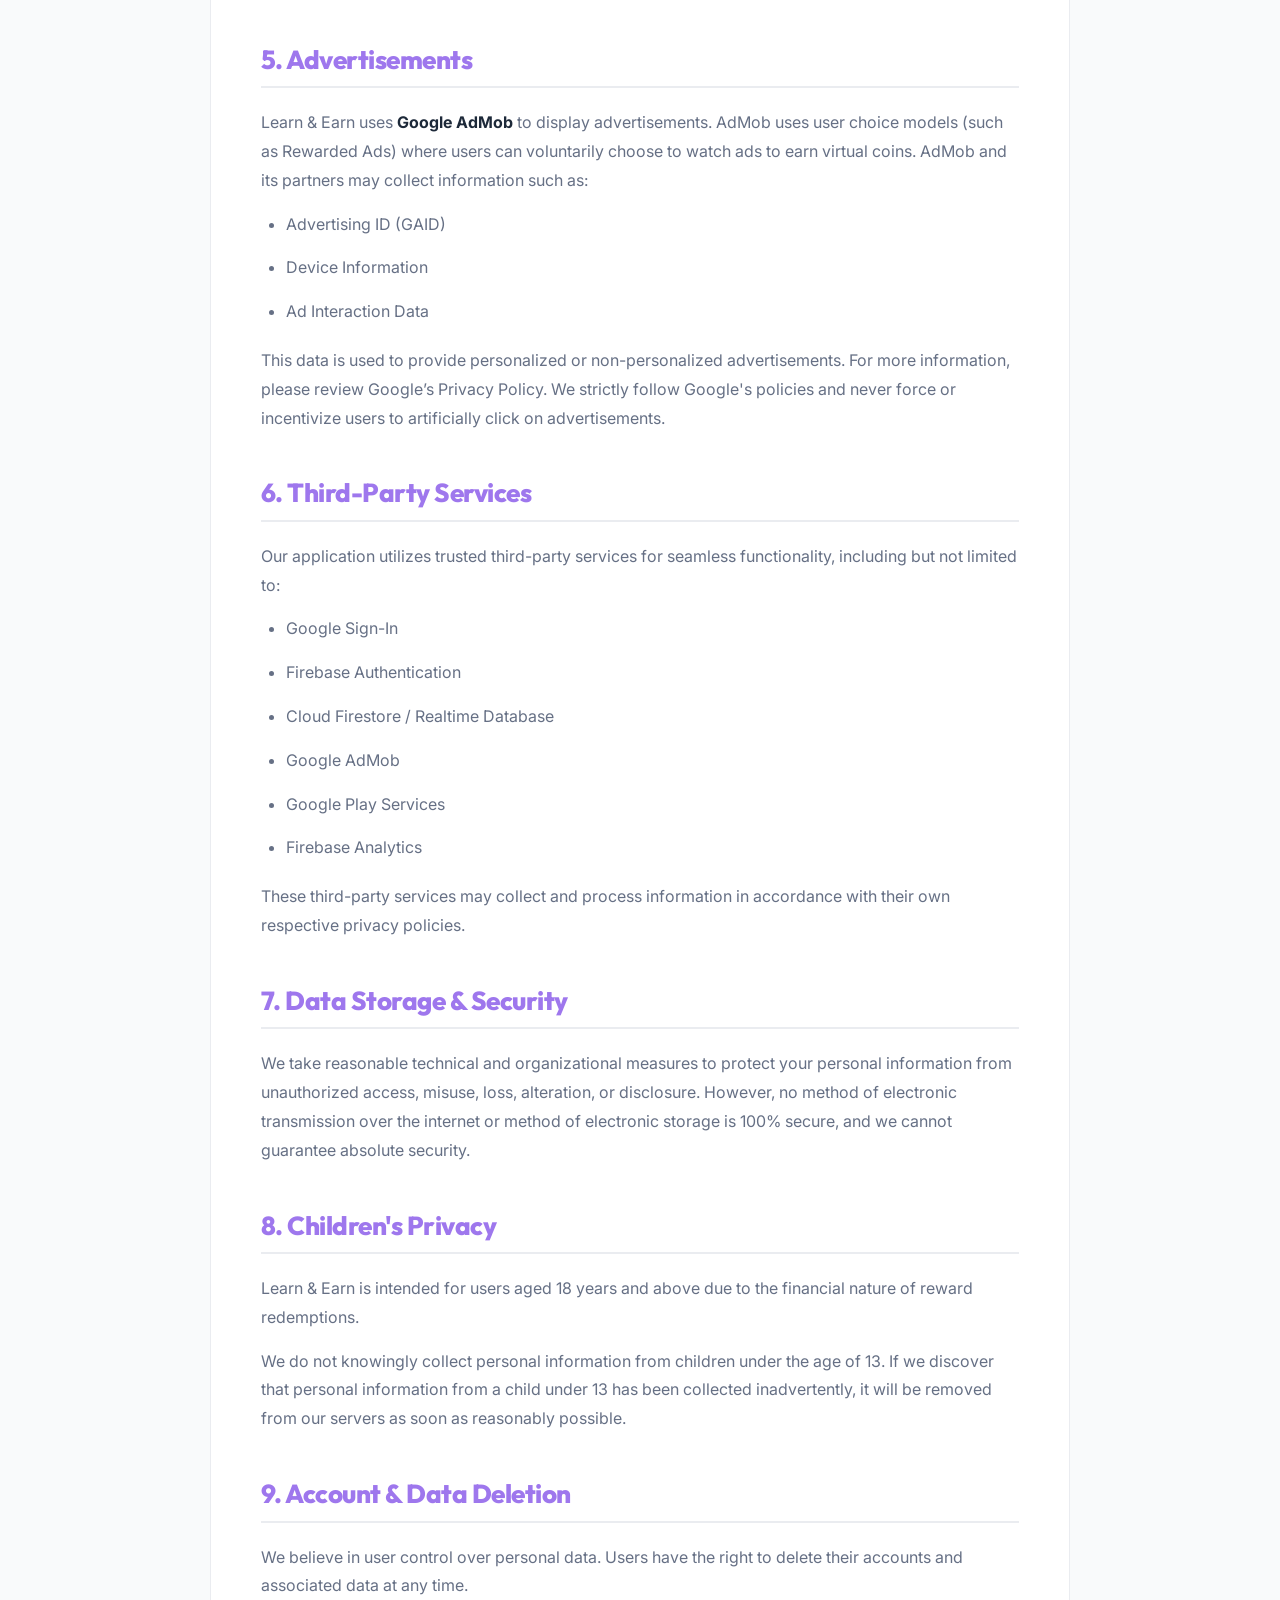
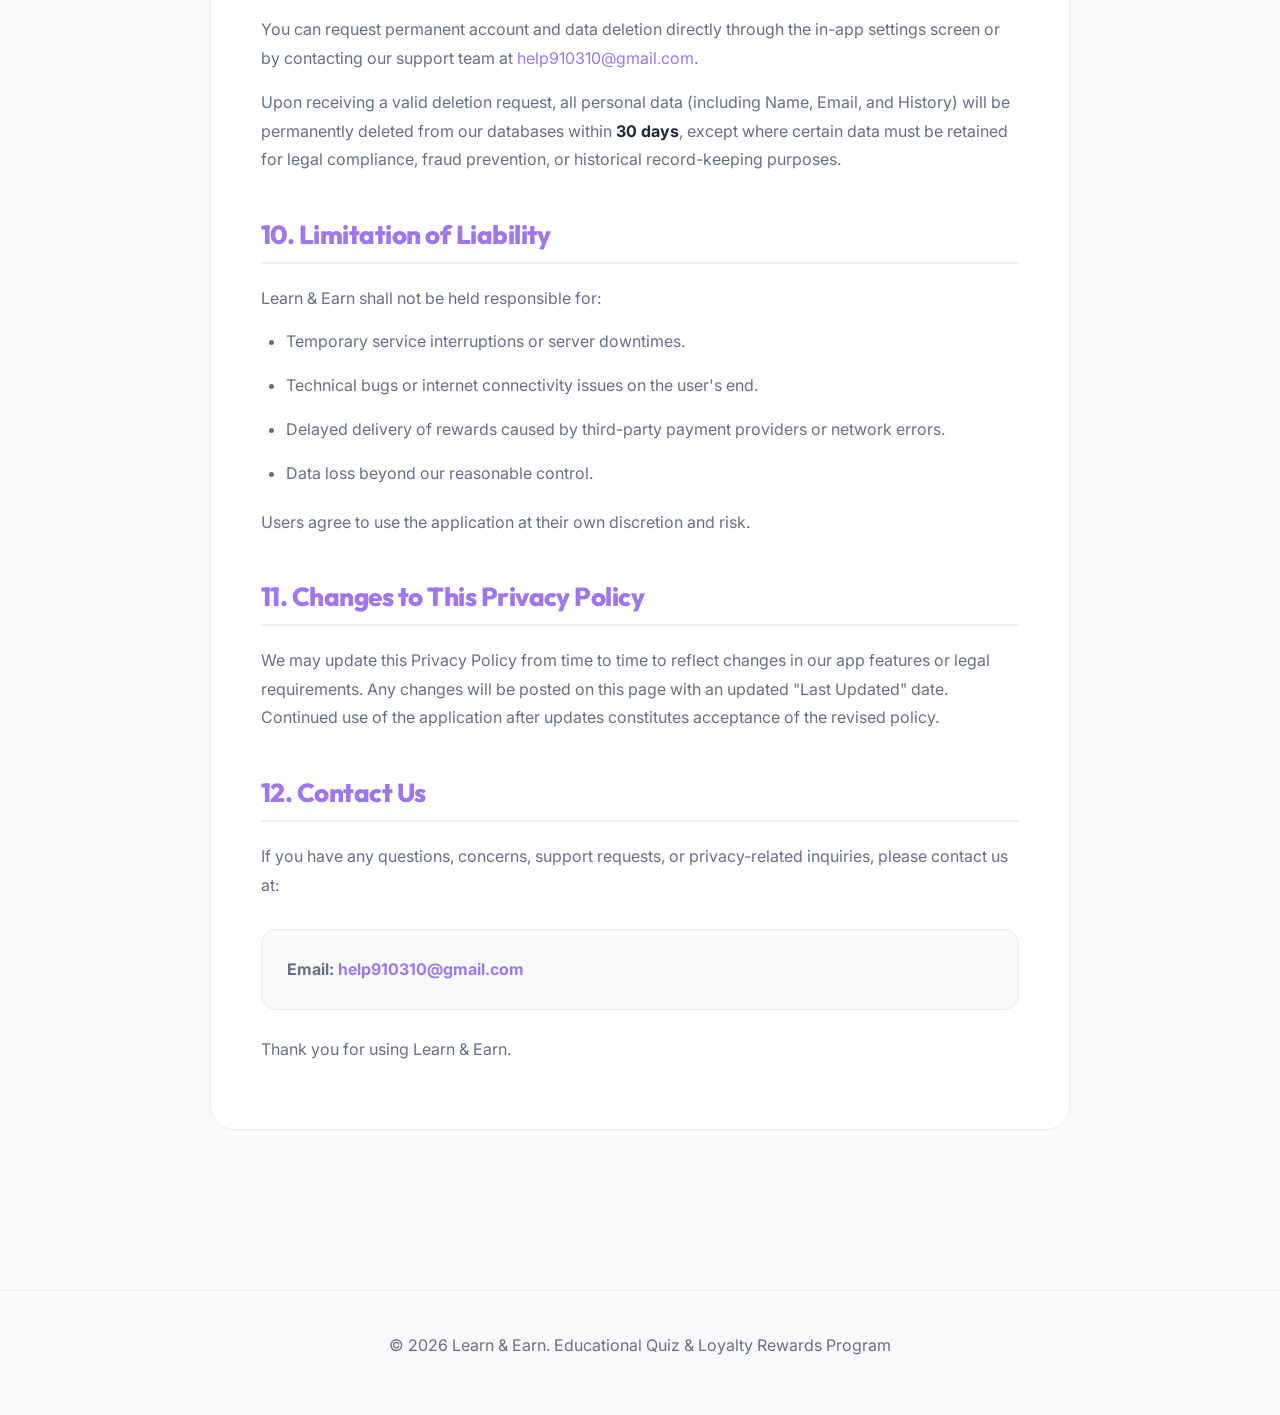
==== commit 548542b1: "Add files via upload" ====
--- a/privacy.html
+++ b/privacy.html
@@ -1,48 +1,126 @@
 <!DOCTYPE html>
 <html lang="en">
+
 <head>
     <meta charset="UTF-8">
     <meta name="viewport" content="width=device-width, initial-scale=1.0">
     <title>Privacy Policy - Learn & Earn</title>
     <link rel="preconnect" href="https://fonts.googleapis.com">
     <link rel="preconnect" href="https://fonts.gstatic.com" crossorigin>
-    <link href="https://fonts.googleapis.com/css2?family=Inter:wght@400;600&family=Outfit:wght@700;900&display=swap" rel="stylesheet">
+    <link href="https://fonts.googleapis.com/css2?family=Inter:wght@400;600&family=Outfit:wght@700;900&display=swap"
+        rel="stylesheet">
     <link rel="stylesheet" href="style.css">
     <style>
-        body { line-height: 1.8; }
-        .policy-container { padding: 150px 20px 80px; max-width: 900px; margin: 0 auto; }
-        .policy-card { background: var(--bg-card); border: 1px solid var(--card-border); border-radius: 24px; padding: 50px; box-shadow: var(--shadow); }
-        h1 { font-size: 42px; margin-bottom: 20px; color: var(--text-main); }
-        h2 { color: var(--primary); margin-top: 45px; margin-bottom: 20px; font-size: 26px; border-bottom: 2px solid var(--card-border); padding-bottom: 10px; }
-        h3 { margin-top: 25px; margin-bottom: 12px; font-size: 20px; color: var(--text-main); font-weight: 700; }
-        p, li { color: var(--text-muted); font-size: 16px; margin-bottom: 15px; }
-        ul { margin-left: 25px; margin-bottom: 20px; list-style-type: disc; }
-        strong { color: var(--text-main); }
-        .contact-box { background: var(--bg-page); padding: 25px; border-radius: 15px; border: 1px solid var(--card-border); margin-top: 30px; }
-        .last-updated { color: var(--primary); font-weight: 700; text-transform: uppercase; letter-spacing: 1px; font-size: 14px; margin-bottom: 15px; display: block; }
+        body {
+            line-height: 1.8;
+        }
+
+        .policy-container {
+            padding: 150px 20px 80px;
+            max-width: 900px;
+            margin: 0 auto;
+        }
+
+        .policy-card {
+            background: var(--bg-card);
+            border: 1px solid var(--card-border);
+            border-radius: 24px;
+            padding: 50px;
+            box-shadow: var(--shadow);
+        }
+
+        h1 {
+            font-size: 42px;
+            margin-bottom: 20px;
+            color: var(--text-main);
+        }
+
+        h2 {
+            color: var(--primary);
+            margin-top: 45px;
+            margin-bottom: 20px;
+            font-size: 26px;
+            border-bottom: 2px solid var(--card-border);
+            padding-bottom: 10px;
+        }
+
+        h3 {
+            margin-top: 25px;
+            margin-bottom: 12px;
+            font-size: 20px;
+            color: var(--text-main);
+            font-weight: 700;
+        }
+
+        p,
+        li {
+            color: var(--text-muted);
+            font-size: 16px;
+            margin-bottom: 15px;
+        }
+
+        ul {
+            margin-left: 25px;
+            margin-bottom: 20px;
+            list-style-type: disc;
+        }
+
+        strong {
+            color: var(--text-main);
+        }
+
+        .contact-box {
+            background: var(--bg-page);
+            padding: 25px;
+            border-radius: 15px;
+            border: 1px solid var(--card-border);
+            margin-top: 30px;
+        }
+
+        .last-updated {
+            color: var(--primary);
+            font-weight: 700;
+            text-transform: uppercase;
+            letter-spacing: 1px;
+            font-size: 14px;
+            margin-bottom: 15px;
+            display: block;
+        }
     </style>
 </head>
+
 <body data-theme="light">
+    <!-- Premium Design Elements -->
+    <div id="scroll-progress"></div>
+    <div class="blob-container">
+        <div class="blob"></div>
+        <div class="blob blob-2"></div>
+        <div class="blob blob-3"></div>
+    </div>
+
     <nav id="navbar">
         <div class="container">
+            <button id="menu-toggle" class="nav-btn mobile-only" title="Open Menu">
+                <i class="fas fa-bars"></i>
+            </button>
             <div class="logo">
                 <img src="assets/logo.png" alt="Learn & Earn Logo" class="nav-logo">
                 <span class="logo-text"><span class="purple">Learn</span><span class="amber">&Earn</span></span>
             </div>
-            <div class="menu-toggle" id="menu-toggle">
-                <span></span>
-                <span></span>
-                <span></span>
-            </div>
-            <div class="nav-container">
-                <ul class="nav-links">
-                    <li><a href="index.html#hero">Home</a></li>
-                    <li><a href="index.html#features">Games</a></li>
-                    <li><a href="index.html#about">About</a></li>
-                    <li><a href="privacy.html" class="active">Privacy Policy</a></li>
-                    <li><a href="terms.html">Terms & Conditions</a></li>
-                    <li><a href="index.html#contact">Contact Us</a></li>
-                </ul>
+            
+            <ul class="nav-links">
+                <li><a href="index.html#hero">Home</a></li>
+                <li><a href="index.html#features">Games</a></li>
+                <li><a href="index.html#about">About</a></li>
+                <li><a href="privacy.html" class="active">Privacy Policy</a></li>
+                <li><a href="terms.html">Terms & Conditions</a></li>
+                <li><a href="index.html#contact">Contact Us</a></li>
+            </ul>
+
+            <div class="nav-right">
+                <button id="theme-toggle" class="nav-btn" title="Toggle Theme">
+                    <i class="fas fa-moon"></i>
+                </button>
             </div>
         </div>
     </nav>
@@ -51,13 +129,16 @@
         <div class="policy-card">
             <h1>Privacy Policy for <span class="purple">Learn</span> <span class="amber">& Earn</span></h1>
             <span class="last-updated">Last Updated: June 2026</span>
-            
-            <p>Welcome to <strong>Learn & Earn</strong>. Your privacy is important to us. This Privacy Policy explains how we collect, use, store, and protect your information when you use our educational quiz and gamified rewards application.</p>
-            <p>By using Learn & Earn, you agree to the collection and use of information in accordance with this Privacy Policy.</p>
+
+            <p>Welcome to <strong>Learn & Earn</strong>. Your privacy is important to us. This Privacy Policy explains
+                how we collect, use, store, and protect your information when you use our educational quiz and gamified
+                rewards application.</p>
+            <p>By using Learn & Earn, you agree to the collection and use of information in accordance with this Privacy
+                Policy.</p>
 
             <h2>1. Information We Collect</h2>
             <p>To provide and improve our services, we may collect the following information:</p>
-            
+
             <h3>Google Account Information</h3>
             <p>When you sign in using Google, we may collect:</p>
             <ul>
@@ -68,7 +149,8 @@
             </ul>
 
             <h3>Device Information</h3>
-            <p>We may collect limited device-related information to prevent fraud and ensure platform stability, including:</p>
+            <p>We may collect limited device-related information to prevent fraud and ensure platform stability,
+                including:</p>
             <ul>
                 <li>Device Model</li>
                 <li>Operating System Version</li>
@@ -101,16 +183,28 @@
             </ul>
 
             <h2>3. Reward System & Redemptions</h2>
-            <p>Learn & Earn provides virtual coins and loyalty rewards through eligible in-app entertainment and educational activities, including educational quizzes, math puzzle solving, casual wheel-spin mini-games, virtual scratch cards, and casual symbol-matching mini-games available within the application. Users can redeem these accumulated coins for various rewards such as UPI transfers, digital gift cards, or game gift codes.</p>
-            
+            <p>Learn & Earn provides virtual coins and loyalty rewards through eligible in-app entertainment and
+                educational activities, including educational quizzes, math puzzle solving, casual wheel-spin
+                mini-games, virtual scratch cards, and casual symbol-matching mini-games available within the
+                application. Users can redeem these accumulated coins for various rewards such as UPI transfers, digital
+                gift cards, or game gift codes.</p>
+
             <h3>Redemption Processing</h3>
             <p>Approved redemption requests are generally processed within <strong>7 to 14 business days</strong>.</p>
-            <p>In certain circumstances, including but not limited to high transaction volume, technical issues, manual verification reviews, security checks, or third-party payment provider delays, redemptions may take up to <strong>21 days (3 weeks)</strong> to complete.</p>
+            <p>In certain circumstances, including but not limited to high transaction volume, technical issues, manual
+                verification reviews, security checks, or third-party payment provider delays, redemptions may take up
+                to <strong>21 days (3 weeks)</strong> to complete.</p>
             <p>Users acknowledge that reward processing times may vary and are not guaranteed.</p>
-            <p><strong>Important Notice:</strong> All mini-games (including quiz challenges, spins, scratch cards, and symbol-matching games) are entirely free to play and are intended solely for entertainment and gamification purposes. Learn & Earn does not require, accept, or allow any real-money purchases, deposits, or stakes to play these games. Our platform does not offer, promote, or tolerate gambling, betting, or real-money wagering.</p>
+            <p><strong>Important Notice:</strong> All mini-games (including quiz challenges, spins, scratch cards, and
+                symbol-matching games) are entirely free to play and are intended solely for entertainment and
+                gamification purposes. Learn & Earn does not require, accept, or allow any real-money purchases,
+                deposits, or stakes to play these games. Our platform does not offer, promote, or tolerate gambling,
+                betting, or real-money wagering.</p>
 
             <h2>4. Fraud Prevention & Account Security</h2>
-            <p>To protect the platform, our partners, and our users, Learn & Earn reserves the right to investigate suspicious activity. The following activities are strictly prohibited and may result in immediate reward cancellation, redemption rejection, temporary suspension, or permanent account termination:</p>
+            <p>To protect the platform, our partners, and our users, Learn & Earn reserves the right to investigate
+                suspicious activity. The following activities are strictly prohibited and may result in immediate reward
+                cancellation, redemption rejection, temporary suspension, or permanent account termination:</p>
             <ul>
                 <li>Creating or using multiple accounts on a single device.</li>
                 <li>Using VPNs, proxies, fake emulators, or rooting tools to manipulate location or data.</li>
@@ -119,19 +213,25 @@
                 <li>Generating fake or fraudulent referrals.</li>
                 <li>Any activity intended to manipulate the application's rewards system.</li>
             </ul>
-            <p>All decisions regarding account reviews, suspensions, and reward eligibility remain at the sole discretion of Learn & Earn.</p>
+            <p>All decisions regarding account reviews, suspensions, and reward eligibility remain at the sole
+                discretion of Learn & Earn.</p>
 
             <h2>5. Advertisements</h2>
-            <p>Learn & Earn uses <strong>Google AdMob</strong> to display advertisements. AdMob uses user choice models (such as Rewarded Ads) where users can voluntarily choose to watch ads to earn virtual coins. AdMob and its partners may collect information such as:</p>
+            <p>Learn & Earn uses <strong>Google AdMob</strong> to display advertisements. AdMob uses user choice models
+                (such as Rewarded Ads) where users can voluntarily choose to watch ads to earn virtual coins. AdMob and
+                its partners may collect information such as:</p>
             <ul>
                 <li>Advertising ID (GAID)</li>
                 <li>Device Information</li>
                 <li>Ad Interaction Data</li>
             </ul>
-            <p>This data is used to provide personalized or non-personalized advertisements. For more information, please review Google’s Privacy Policy. We strictly follow Google's policies and never force or incentivize users to artificially click on advertisements.</p>
+            <p>This data is used to provide personalized or non-personalized advertisements. For more information,
+                please review Google’s Privacy Policy. We strictly follow Google's policies and never force or
+                incentivize users to artificially click on advertisements.</p>
 
             <h2>6. Third-Party Services</h2>
-            <p>Our application utilizes trusted third-party services for seamless functionality, including but not limited to:</p>
+            <p>Our application utilizes trusted third-party services for seamless functionality, including but not
+                limited to:</p>
             <ul>
                 <li>Google Sign-In</li>
                 <li>Firebase Authentication</li>
@@ -140,18 +240,31 @@
                 <li>Google Play Services</li>
                 <li>Firebase Analytics</li>
             </ul>
-            <p>These third-party services may collect and process information in accordance with their own respective privacy policies.</p>
+            <p>These third-party services may collect and process information in accordance with their own respective
+                privacy policies.</p>
 
             <h2>7. Data Storage & Security</h2>
-            <p>We take reasonable technical and organizational measures to protect your personal information from unauthorized access, misuse, loss, alteration, or disclosure. However, no method of electronic transmission over the internet or method of electronic storage is 100% secure, and we cannot guarantee absolute security.</p>
+            <p>We take reasonable technical and organizational measures to protect your personal information from
+                unauthorized access, misuse, loss, alteration, or disclosure. However, no method of electronic
+                transmission over the internet or method of electronic storage is 100% secure, and we cannot guarantee
+                absolute security.</p>
 
             <h2>8. Children's Privacy</h2>
-            <p>Learn & Earn is intended for users aged 18 years and above due to the financial nature of reward redemptions. We do not knowingly collect personal information from children under the age of 13. If we discover that personal information from a child under 13 has been collected inadvertently, it will be removed from our servers as soon as reasonably possible.</p>
+            <p>Learn & Earn is intended for users aged 18 years and above due to the financial nature of reward
+                redemptions.</p>
+            <p>We do not knowingly collect personal information from children under the age of 13. If we discover that
+                personal information from a child under 13 has been collected inadvertently, it will be removed from our
+                servers as soon as reasonably possible.</p>
 
             <h2>9. Account & Data Deletion</h2>
-            <p>We believe in user control over personal data. Users have the right to delete their accounts and associated data at any time.</p>
-            <p>You can request permanent account and data deletion directly through the in-app settings screen or by contacting our support team at <a href="mailto:help910310@gmail.com" style="color: var(--primary); text-decoration: none;">help910310@gmail.com</a>.</p>
-            <p>Upon receiving a valid deletion request, all personal data (including Name, Email, and History) will be permanently deleted from our databases within <strong>30 days</strong>, except where certain data must be retained for legal compliance, fraud prevention, or historical record-keeping purposes.</p>
+            <p>We believe in user control over personal data. Users have the right to delete their accounts and
+                associated data at any time.</p>
+            <p>You can request permanent account and data deletion directly through the in-app settings screen or by
+                contacting our support team at <a href="mailto:help910310@gmail.com"
+                    style="color: var(--primary); text-decoration: none;">help910310@gmail.com</a>.</p>
+            <p>Upon receiving a valid deletion request, all personal data (including Name, Email, and History) will be
+                permanently deleted from our databases within <strong>30 days</strong>, except where certain data must
+                be retained for legal compliance, fraud prevention, or historical record-keeping purposes.</p>
 
             <h2>10. Limitation of Liability</h2>
             <p>Learn & Earn shall not be held responsible for:</p>
@@ -164,12 +277,16 @@
             <p>Users agree to use the application at their own discretion and risk.</p>
 
             <h2>11. Changes to This Privacy Policy</h2>
-            <p>We may update this Privacy Policy from time to time to reflect changes in our app features or legal requirements. Any changes will be posted on this page with an updated "Last Updated" date. Continued use of the application after updates constitutes acceptance of the revised policy.</p>
+            <p>We may update this Privacy Policy from time to time to reflect changes in our app features or legal
+                requirements. Any changes will be posted on this page with an updated "Last Updated" date. Continued use
+                of the application after updates constitutes acceptance of the revised policy.</p>
 
             <h2>12. Contact Us</h2>
-            <p>If you have any questions, concerns, support requests, or privacy-related inquiries, please contact us at:</p>
+            <p>If you have any questions, concerns, support requests, or privacy-related inquiries, please contact us
+                at:</p>
             <div class="contact-box">
-                <p style="margin-bottom: 0; font-weight: 700;">Email: <a href="mailto:help910310@gmail.com" style="color: var(--primary); text-decoration: none;">help910310@gmail.com</a></p>
+                <p style="margin-bottom: 0; font-weight: 700;">Email: <a href="mailto:help910310@gmail.com"
+                        style="color: var(--primary); text-decoration: none;">help910310@gmail.com</a></p>
             </div>
             <p style="margin-top: 25px;">Thank you for using Learn & Earn.</p>
         </div>
@@ -179,4 +296,5 @@
         <p>&copy; 2026 Learn & Earn. Educational Quiz & Loyalty Rewards Program</p>
     </footer>
 </body>
+
 </html>
--- a/style.css
+++ b/style.css
@@ -45,6 +45,69 @@
     letter-spacing: -0.02em;
     line-height: 1.25;
 }
+/* Custom Scrollbar for entire page */
+::-webkit-scrollbar { width: 10px; }
+::-webkit-scrollbar-track { background: var(--bg-page); }
+::-webkit-scrollbar-thumb { background: var(--primary); border-radius: 10px; border: 3px solid var(--bg-page); }
+
+/* Scroll Progress Bar */
+#scroll-progress {
+    position: fixed;
+    top: 0;
+    left: 0;
+    width: 0%;
+    height: 4px;
+    background: linear-gradient(to right, var(--primary), var(--accent));
+    z-index: 9999;
+    transition: width 0.1s ease;
+}
+
+/* Background Blobs */
+.blob-container {
+    position: fixed;
+    top: 0;
+    left: 0;
+    width: 100%;
+    height: 100%;
+    z-index: -1;
+    overflow: hidden;
+    pointer-events: none;
+}
+
+.blob {
+    position: absolute;
+    width: 500px;
+    height: 500px;
+    background: var(--primary);
+    filter: blur(150px);
+    opacity: 0.15;
+    border-radius: 50%;
+    animation: blob-float 20s infinite alternate;
+}
+
+.blob-2 {
+    background: var(--accent);
+    width: 400px;
+    height: 400px;
+    right: -100px;
+    top: -100px;
+    animation-delay: -5s;
+}
+
+.blob-3 {
+    background: var(--primary);
+    bottom: -150px;
+    left: 20%;
+    animation-delay: -10s;
+}
+
+@keyframes blob-float {
+    0% { transform: translate(0, 0) scale(1); }
+    33% { transform: translate(30px, -50px) scale(1.1); }
+    66% { transform: translate(-20px, 20px) scale(0.9); }
+    100% { transform: translate(0, 0) scale(1); }
+}
+
 .container { max-width: 1200px; margin: 0 auto; padding: 0 24px; }
 
 .gradient-text {
@@ -111,6 +174,18 @@
 
 .btn-main:hover { transform: translateY(-5px); box-shadow: 0 15px 30px rgba(158, 119, 237, 0.35); }
 
+.btn-gold {
+    background: linear-gradient(135deg, #FFD700, #FFB300);
+    color: #0F172A !important;
+    box-shadow: 0 10px 20px rgba(255, 179, 0, 0.3);
+    border: none;
+}
+
+.btn-gold:hover {
+    transform: translateY(-5px);
+    box-shadow: 0 15px 30px rgba(255, 179, 0, 0.5);
+}
+
 /* App UI Cards Style */
 #features { padding: 100px 0; }
 .section-title { font-size: 42px; font-weight: 900; text-align: center; margin-bottom: 60px; color: var(--dark); }
@@ -119,15 +194,39 @@
 .app-card {
     background: var(--bg-card);
     padding: 30px;
-    border-radius: 25px;
+    border-radius: 32px;
     border: 2px solid var(--card-border);
     display: flex;
     align-items: center;
     gap: 20px;
     transition: var(--transition);
-}
-
-.app-card:hover { border-color: var(--primary); transform: scale(1.02); }
+    position: relative;
+    overflow: hidden;
+    backdrop-filter: blur(10px);
+}
+
+.app-card:hover { 
+    border-color: var(--primary); 
+    transform: translateY(-10px) scale(1.02);
+    box-shadow: 0 20px 40px rgba(158, 119, 237, 0.15);
+}
+
+.app-card::after {
+    content: '';
+    position: absolute;
+    top: -50%;
+    left: -50%;
+    width: 200%;
+    height: 200%;
+    background: linear-gradient(45deg, transparent, rgba(255,255,255,0.05), transparent);
+    transform: rotate(45deg);
+    transition: 0.8s;
+    pointer-events: none;
+}
+
+.app-card:hover::after {
+    left: 120%;
+}
 
 .app-card-icon {
     width: 70px;
@@ -416,3 +515,17 @@
 .bottom-nav-item i {
     font-size: 18px;
 }
+
+/* Footer Styling */
+footer {
+    padding: 60px 0;
+    border-top: 1px solid var(--card-border);
+    margin-top: 80px;
+}
+
+.footer-copyright {
+    text-align: center;
+    color: var(--text-muted);
+    font-size: 14px;
+    font-weight: 500;
+}
